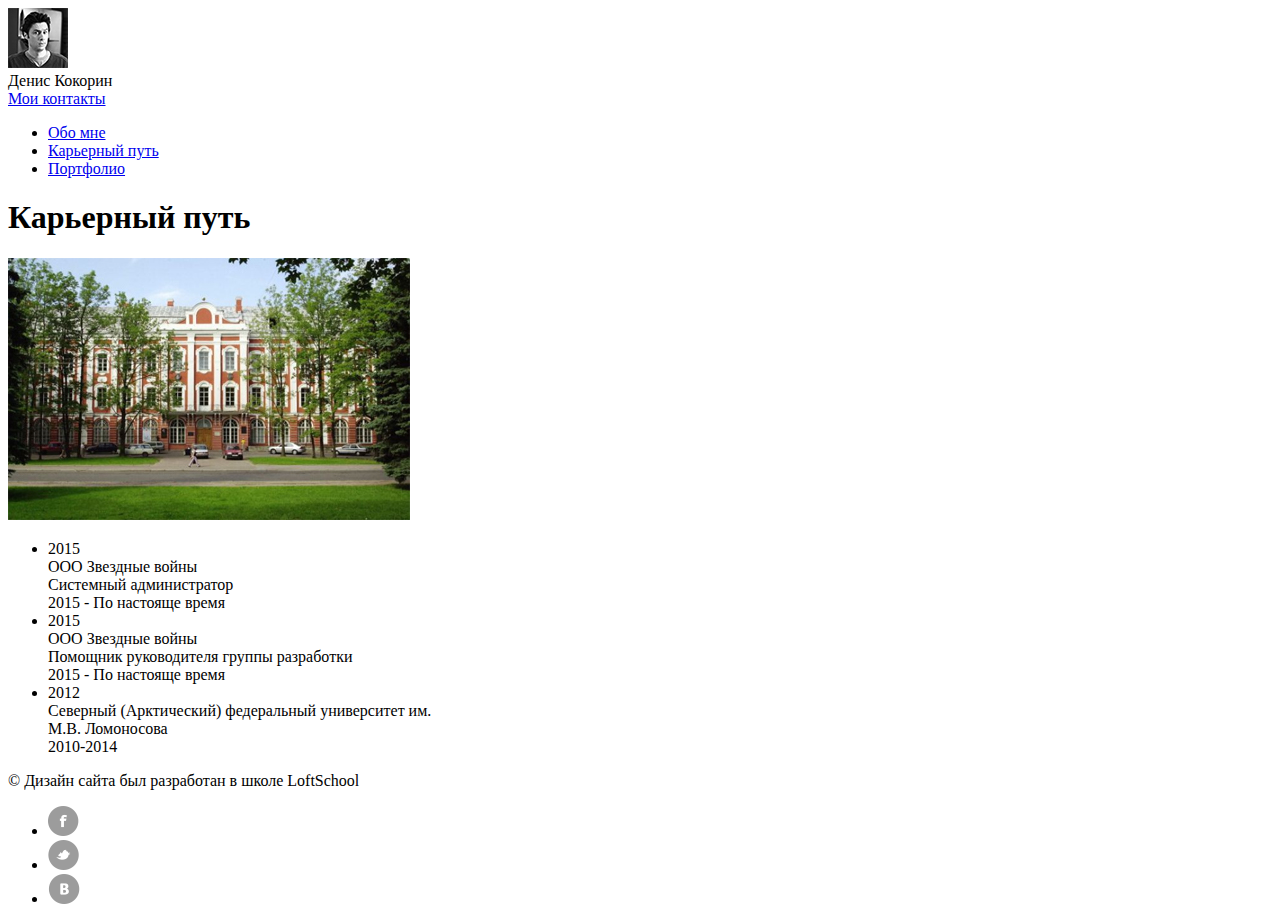
==== career.html @ d982dd04 "first commit" ====
<!DOCTYPE html>
<html lang="en">
<head>
	<meta charset="UTF-8">
	<title>Карьерный путь</title>
</head>
<body>
	<div class="wrapper">
		<header>
			<div class="container">
				<div class="header_left">
					<div>
						<div>
							<img src="images/content/about_smallAvatar.jpg" alt="Logotip_1">
						</div>
						<div>
							Денис Кокорин
						</div>
					</div>
				</div>
				<div class="header_right">
					<a href="#">Мои контакты</a>
				</div>
			</div>
		</header>
		<section>
			<div class="container">
				<aside>
					<nav>
						<ul>
							<li><a href="index.html">Обо мне</a></li>
							<li><a href="#">Карьерный путь</a></li>
							<li><a href="portfolio.html">Портфолио</a></li>
						</ul>
					</nav>
				</aside>
				<main>
					<div class="career">
						<div>
							<h1>Карьерный путь</h1>
						</div>
						<div>
							<div>
								<img src="images/content/career.jpg" alt="Career">
							</div>
						</div>
						<div>
							<ul>
								<li>
									<span>2015</span>
									<div>ООО Звездные войны</div>
									<div>Системный администратор</div>
									<div>2015 - По настояще время</div>
								</li>
								<li>
									<span>2015</span>
									<div>ООО Звездные войны</div>
									<div>Помощник руководителя группы разработки </div>
									<div>2015 - По настояще время</div>
								</li>
								<li>
									<span>2012</span>
									<div>Северный (Арктический) федеральный университет им.</div>
									<div>М.В. Ломоносова</div>
									<div>2010-2014</div>
								</li>
							</ul>						
						</div>
					</div>
				</main>
			</div>
		</section>
	</div>
	<footer>
		<div class="container">
			<div>
				<div>&copy; Дизайн сайта был разработан в школе LoftSchool</div>
			</div>
			<div>
				<ul>
					<li><a href="#"><img src="images/icons/facebook.png" alt="Facebook_icon"></a></li>
					<li><a href="#"><img src="images/icons/Twitter.png" alt="Twitter_icon"></a></li>
					<li><a href="#"><img src="images/icons/vk.png" alt="Vk_icon"></a></li>
				</ul>
			</div>
		</div>
	</footer>	
</body>
</html>
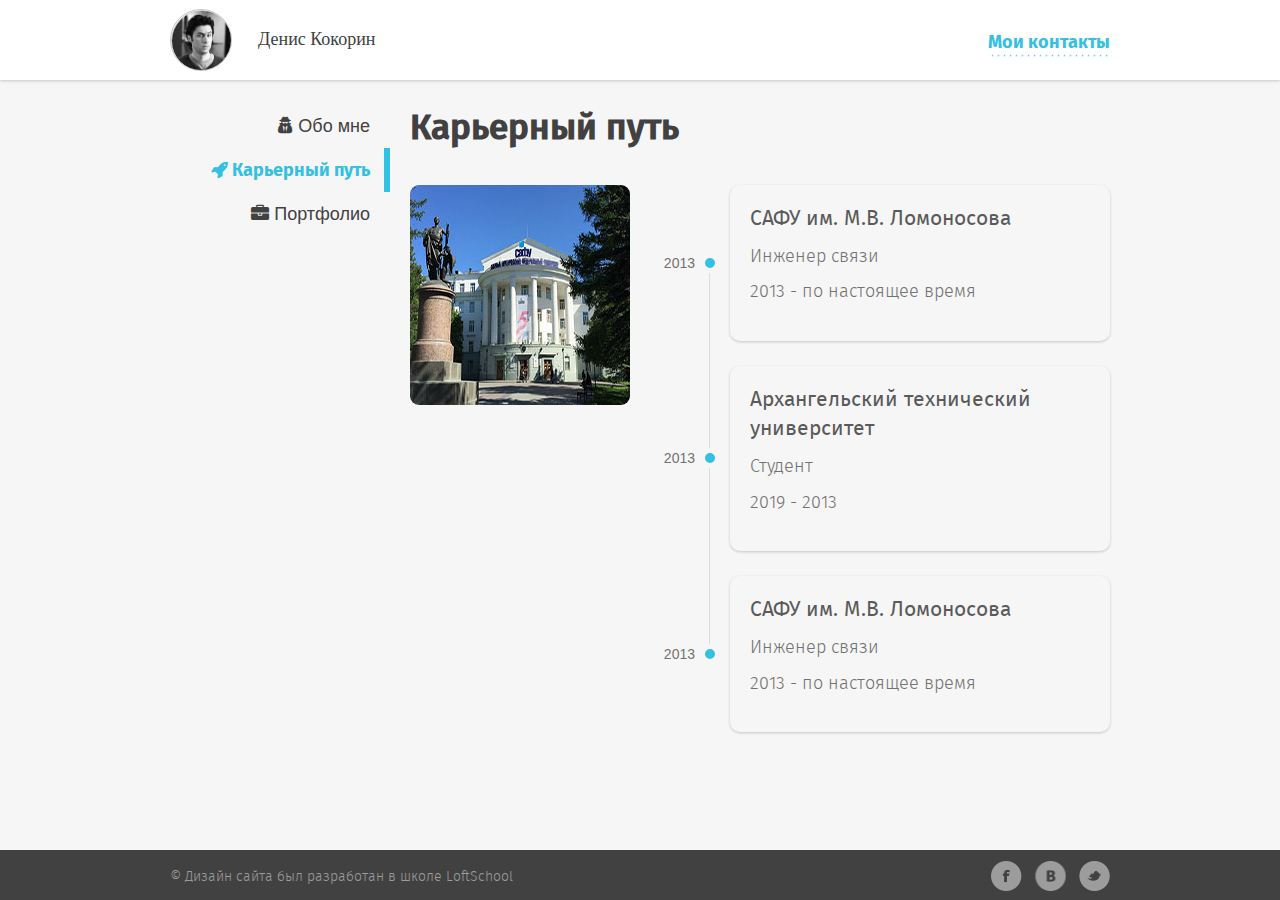
==== commit f7c5aad3: "Vesrtka saita" ====
--- a/career.html
+++ b/career.html
@@ -3,84 +3,151 @@
 <head>
 	<meta charset="UTF-8">
 	<title>Карьерный путь</title>
+	<link rel="stylesheet" href="css/fonts.css">
+	<link rel="stylesheet" href="css/font-awesome.css">
+	<link rel="stylesheet" href="css/normalize.css">
+	<link rel="stylesheet" href="css/style.css">
+	<link rel="stylesheet" href="css/header.css">
+	<link rel="stylesheet" href="css/content.css">
+	<link rel="stylesheet" href="css/menu.css">
+	<link rel="stylesheet" href="css/about.css">
+	<link rel="stylesheet" href="css/footer.css">
+	<link rel="stylesheet" href="css/career.css">
 </head>
 <body>
 	<div class="wrapper">
-		<header>
-			<div class="container">
+<!-- Header  -->
+
+		<header class="header">
+			<div class="container clearfix">
 				<div class="header_left">
-					<div>
-						<div>
-							<img src="images/content/about_smallAvatar.jpg" alt="Logotip_1">
+					<div class="user">
+						<div class="user_photo">
+							<img src="images/content/avatar.jpg" alt="Logotip_1" class="user_photo">
 						</div>
-						<div>
+						<div class="user_name">
 							Денис Кокорин
 						</div>
 					</div>
 				</div>
 				<div class="header_right">
-					<a href="#">Мои контакты</a>
+					<a class="contacts" href="#">Мои контакты</a>
 				</div>
 			</div>
 		</header>
-		<section>
-			<div class="container">
-				<aside>
-					<nav>
-						<ul>
-							<li><a href="index.html">Обо мне</a></li>
-							<li><a href="#">Карьерный путь</a></li>
-							<li><a href="portfolio.html">Портфолио</a></li>
+
+		<!-- Content  -->
+		<section class="content">
+			<div class="container clearfix">
+
+			<!-- Sidebar  -->
+				<aside class="sidebar">
+					<nav class="menu">
+						<ul class="menu_items">
+							<li class="menu__item">
+								<a class="menu__link" href="index.html">
+									<span class="menu_icon"><i class="fa fa-user-secret" aria-hidden="true"></i></span>
+									<span class="menu_title">Обо мне</span>
+								</a>
+							</li>
+							<li class="menu__item menu__item_active">
+								<a class="menu__link" href="#">
+									<span class="menu_icon"><i class="fa fa-rocket" aria-hidden="true"></i></span>
+									<span class="menu_title">Карьерный путь</span>
+								</a>
+							</li>
+							<li class="menu__item">
+								<a class="menu__link" href="portfolio.html">
+									<span class="menu_icon"><i class="fa fa-briefcase" aria-hidden="true"></i></span>
+									<span class="menu_title">Портфолио</span>
+								</a>
+							</li>
 						</ul>
 					</nav>
 				</aside>
-				<main>
-					<div class="career">
-						<div>
-							<h1>Карьерный путь</h1>
-						</div>
-						<div>
-							<div>
-								<img src="images/content/career.jpg" alt="Career">
+
+			<!-- Page content  -->
+				<main class="page_content">
+					<h1 class="title">Карьерный путь</h1>
+					<div class="career clearfix">
+						<div class="career_left">
+							<div class="career_img">
+								<img src="images/content/career_safu.jpg" alt="Карьера" 
+								class="career_img_1">
 							</div>
 						</div>
-						<div>
-							<ul>
-								<li>
-									<span>2015</span>
-									<div>ООО Звездные войны</div>
-									<div>Системный администратор</div>
-									<div>2015 - По настояще время</div>
+						<div class="career_right">
+							<ul class="career_list">	
+								<li class="career_item">
+									<div class="career_title">
+										САФУ им. М.В. Ломоносова
+									</div>
+									<div class="career_profession">
+										Инженер связи
+									</div>
+									<div class="career_time">
+										2013 - по настоящее время
+									</div>
+									<div class="career_year">
+										2013
+									</div>
 								</li>
-								<li>
-									<span>2015</span>
-									<div>ООО Звездные войны</div>
-									<div>Помощник руководителя группы разработки </div>
-									<div>2015 - По настояще время</div>
+								<li class="career_item">
+									<div class="career_title">
+										Архангельский технический университет
+									</div>
+									<div class="career_profession">
+									Студент
+									</div>
+									<div class="career_time">
+										2019 - 2013
+									</div>
+									<div class="career_year">
+										2013
+									</div>
 								</li>
-								<li>
-									<span>2012</span>
-									<div>Северный (Арктический) федеральный университет им.</div>
-									<div>М.В. Ломоносова</div>
-									<div>2010-2014</div>
+								<li class="career_item">
+									<div class="career_title">
+										САФУ им. М.В. Ломоносова
+									</div>
+									<div class="career_profession">
+										Инженер связи
+									</div>
+									<div class="career_time">
+										2013 - по настоящее время
+									</div>
+									<div class="career_year">
+										2013
+									</div>
 								</li>
-							</ul>						
+							</ul>
 						</div>
 					</div>
 				</main>
 			</div>
 		</section>
 	</div>
-	<footer>
-		<div class="container">
-			<div>
-				<div>&copy; Дизайн сайта был разработан в школе LoftSchool</div>
+	<footer class="footer">
+		<div class="container clearfix">
+			<div class="footer_left">
+				<div class="copyright">
+					&copy; Дизайн сайта был разработан в школе LoftSchool
+				</div>
 			</div>
-			<div>
-				<ul>
-					<li><a href="#"><img src="images/icons/facebook.png" alt="Facebook_icon"></a></li>
-					<li><a href="#"><img src="images/icons/Twitter.png" alt="Twitter_icon"></a></li>
-					<li><a href="#"><img src="images/icons/vk.png" alt="Vk_icon"></a></li>
+			<div class="footer_right">
+				<ul class="social_items">
+					<li class="social_item">
+						<a href="#" class="social_link social_link_fb">
+						</a>
+					</li>
+					<li class="social_item">
+						<a href="#" class="social_link social_link_vk">
+						</a>
+					</li>
+					<li class="social_item">
+						<a href="#" class="social_link social_link_tw">
+						</a>
+					</li>
 				</ul>
 			</div>
 		</div>
--- a/css/fonts.css
+++ b/css/fonts.css
@@ -0,0 +1,48 @@
+/* Generated by Font Squirrel (https://www.fontsquirrel.com) on February 16, 2017 */
+
+
+
+@font-face {
+    font-family: 'fira_sansbold';
+    src: url('../fonts/firasans-bold-webfont.woff2') format('woff2'),
+         url('../fonts/firasans-bold-webfont.woff') format('woff');
+    font-weight: normal;
+    font-style: normal;
+
+}
+
+
+
+
+@font-face {
+    font-family: 'fira_sanslight';
+    src: url('../fonts/firasans-light-webfont.woff2') format('woff2'),
+         url('../fonts/firasans-light-webfont.woff') format('woff');
+    font-weight: normal;
+    font-style: normal;
+
+}
+
+
+
+
+@font-face {
+    font-family: 'fira_sansmedium';
+    src: url('../fonts/firasans-medium-webfont.woff2') format('woff2'),
+         url('../fonts/firasans-medium-webfont.woff') format('woff');
+    font-weight: normal;
+    font-style: normal;
+
+}
+
+
+
+
+@font-face {
+    font-family: 'fira_sansregular';
+    src: url('../fonts/firasans-regular-webfont.woff2') format('woff2'),
+         url('../fonts/firasans-regular-webfont.woff') format('woff');
+    font-weight: normal;
+    font-style: normal;
+
+}--- a/css/style.css
+++ b/css/style.css
@@ -0,0 +1,53 @@
+@import "font-awesome.css";
+@import "fonts.css";
+@import "normalize.css";
+
+html, body{
+	height: 100%;
+}
+
+body{
+	font-size: 18px;
+	line-height: 1.42;
+	color: #646464;
+	background: #f6f6f6;
+	margin: 0;
+}
+
+.wrapper {
+	min-height: 100%;
+	overflow: hidden;
+	position: relative;
+	min-width: 960px;
+}
+
+.wrapper:after{
+	content: "";
+	height: 50px;
+	display: block;
+}
+
+footer{
+	background: #414141;
+	height: 50px;
+	position: relative;
+	width: 100%;
+	min-width: 960px;
+	margin-top: -50px;
+}
+
+	.container{
+		width: 960px;
+		margin: 0 auto;
+		max-width: 940px;
+	}
+
+	.menu_items{
+		list-style: none;
+	}
+
+	.clearfix:after, .clearfix:before{
+		content: "";
+		display: block;
+		clear: both;
+	}
--- a/css/header.css
+++ b/css/header.css
@@ -0,0 +1,50 @@
+/* Header start */
+.header{
+	background-color: #fff;
+	box-shadow: 0px 1px 3px 0px rgba(0,0,0,0.2);
+	padding-bottom: 9px;
+	margin-bottom: 25px;
+	}
+
+	.header_left, .header_right{
+		float: left;
+		width: 50%;
+	}
+
+	.header_left{
+		padding-top: 9px;
+	}
+	.header_right{
+		text-align: right;
+		padding-top: 30px;
+	}
+	
+	.user_photo{
+		width: 60px;
+		height: 60px;
+		border: 1px solid #c5c5c5;
+		border-radius: 50%;
+		overflow: hidden;
+		display: inline-block;
+		vertical-align: middle;
+	}
+
+	.user_name{
+		display: inline-block;
+		vertical-align: middle;
+		font-family: "Fira Sans";	
+		font-size: 18px;
+		color: #414141;
+		margin-left: 21px;
+		max-width: 235px;
+		box-sizing: border-box;
+	}
+
+.contacts{
+	font-family: "fira_sansbold";
+	color: #33c1e3;
+	text-decoration: none;
+	padding-bottom: 1px;
+	background: url('../images/decor/dotted-border.png') 0 bottom repeat-x;
+
+/* Header end */--- a/css/content.css
+++ b/css/content.css
@@ -0,0 +1,12 @@
+.sidebar, .page_content{
+	float: left;
+}
+
+.sidebar{
+	width: 220px;
+}
+
+.page_content{
+	margin-left: 20px;
+	width: 700px;
+}
--- a/css/menu.css
+++ b/css/menu.css
@@ -0,0 +1,29 @@
+.menu_items{
+	padding: 0;
+	margin: 0;
+}
+
+.menu__link{
+	display: block;
+	padding: 9px 14px 8px 0;
+	text-align: right;
+	text-decoration: none;
+	color: #414141;
+	border-right: 6px solid transparent;
+}
+
+.menu__link:hover{
+	color: #33c1e3;
+}
+
+
+.menu_icon, .menu_title{
+	display: inline-block;
+	vertical-align: middle;
+}
+
+.menu__item_active .menu__link{
+	border-color: #33c1e3;
+	font-family: "fira_sansbold";
+	color: #33c1e3;
+}--- a/css/about.css
+++ b/css/about.css
@@ -0,0 +1,73 @@
+.about_img{
+	width: 220px;
+	height: 220px;
+	border-radius: 50%;
+	overflow: hidden;
+	border: 5px solid #fff;
+	display: inline-block;
+
+}
+
+.about_img_item{
+	display: block;
+}
+
+.about_left, .about_right{
+	float: left;
+}
+
+.about_left{
+	width: 320px;
+	text-align: center;
+}
+
+.about_right{
+	width: 380px;
+}
+
+.title{
+	font-family: "fira_sansmedium";	
+	font-size: 35px;
+	color: #414141;
+	margin-bottom: 30px;
+	margin-top: 0;
+}
+
+.about_description{
+	height: 300px;
+	overflow: auto;
+	margin-bottom: 40px;
+}
+
+.text_block p {
+	font-family: "fira_sanslight";
+	margin-top: 0;
+
+}
+
+.download{
+	text-align: right;
+}
+
+.btn{
+	padding: 7px 13px;
+	border: 2px solid #e85f61;
+	border-radius: 30px;
+	text-decoration: none;
+	font-size: 14px;
+	font-family: "fira_sansbold";
+	color: #e85f61;
+}
+
+.btn_icon, .btn_text{
+	display: inline-block;
+	vertical-align: middle;
+}
+.btn_icon{
+	padding-right: 5px;
+}
+
+.btn:hover{
+	background: #e85f61;
+	color: #fff;
+}--- a/css/footer.css
+++ b/css/footer.css
@@ -0,0 +1,59 @@
+.footer_left, .footer_right{
+	float: left;
+	width: 50%;
+}
+
+.footer_left{
+	padding-top: 18px;
+}
+
+.footer_right{
+	text-align: right;
+}
+.copyright{
+	font-size: 14px;
+	font-family: "fira_sanslight";
+	color: #9c9c9c;
+}
+
+.social_items{
+	margin:  0;
+	padding: 0;
+}
+
+.social_item{
+	display: inline-block;
+	vertical-align: middle;
+	margin: 10px 0 9px 8px;
+}
+
+.social_link{
+	width: 31px;
+	height: 31px;
+	display: block;
+	background: no-repeat center center;
+}
+
+.social_link_fb{
+	background-image: url('../images/icons/facebook.png');
+}
+
+.social_link_fb:hover{
+	background-image: url('../images/icons/facebook_2.png');
+}
+
+.social_link_tw{
+	background-image: url('../images/icons/Twitter.png');
+}
+
+.social_link_tw:hover{
+	background-image: url('../images/icons/Twitter_2.png');
+}
+
+.social_link_vk{
+	background-image: url('../images/icons/vk.png');
+}
+
+.social_link_vk:hover{
+	background-image: url('../images/icons/vk_2.png');
+}
--- a/css/career.css
+++ b/css/career.css
@@ -0,0 +1,137 @@
+.career_left{
+	float: left;
+	width: 220px;
+}
+
+.career_right{
+	float: right;
+	width: 455px;
+}
+
+.career_img{
+	overflow: hidden;
+	border-radius: 9px;
+
+}
+
+.career_img_1{
+	display: block;
+	max-width: 100%;
+}
+
+.career_list{
+	text-align: right;
+	margin: 0;
+	padding-left: 70px;
+}
+
+.career_item{
+	border-radius: 10px;
+	border-color: #ffffff;
+	width: 380px;
+	box-shadow: 0px 1px 3px 0px rgba(0, 0, 0, 0.2);
+	box-sizing: border-box;
+	padding: 20px;
+	display: inline-block;
+	text-align: left;
+	position: relative;
+	margin-bottom: 25px;
+}
+
+.career_item:after, .career_item:before{
+	content: "";
+	display: block;
+	width: 1px;
+	background: #dddddd;
+	position: absolute;
+	right: 100%;
+	margin-right: 20px;
+}
+
+.career_item:first-child:before{
+	display: none;
+}
+
+.career_item:last-child:after{
+	display: none;
+}
+
+.career_item:before{
+	top: 0;
+	bottom: 50%;
+}
+
+.career_item:after{
+	top: 50%;
+	bottom: -25px;
+}
+
+.career_item:hover{
+	background: #33c1e3;
+}
+
+.career_item:hover .career_title{
+	color: #fff;
+}
+
+.career_item:hover .career_profession, .career_item:hover .career_time{
+	color: #fff;
+}
+
+.career_item:hover .career_year{
+	font-family: "fira_sansbold";
+	color: #33c1e3;
+}
+
+.career_item:hover .career_year:after{
+	border-color: #94e0f2;
+}
+
+
+
+.career_title{
+	font-size: 21px;
+	color: #5a5a5a;
+	margin-bottom: 10px;
+	font-family: "fira_sansregular";
+}
+
+.career_profession{
+	font-size: 18px;
+	color: #727272;
+	margin-bottom: 10px;
+	font-family: "fira_sanslight";
+}
+
+.career_time{
+	font-size: 18px;
+	color: #727272;
+	margin-bottom: 15px;
+	font-family: "fira_sanslight";
+}
+
+.career_year{
+	position: absolute;
+	right: 100%;
+	top: 50%;
+	margin-top: -14px;
+	margin-right: 35px;
+	font-size: 14px;
+	color: #727272;
+	line-height: 28px;
+	z-index: 10;
+}
+
+.career_year:after{
+	content: "";
+	display: block;
+	width: 10px;
+	height: 10px;
+	background: #33c1e3;
+	border-radius: 50%;
+	position: absolute;
+	right: -25px;
+	top: 50%;
+	margin-top: -10px;
+	border: 5px solid #f6f6f6;
+}
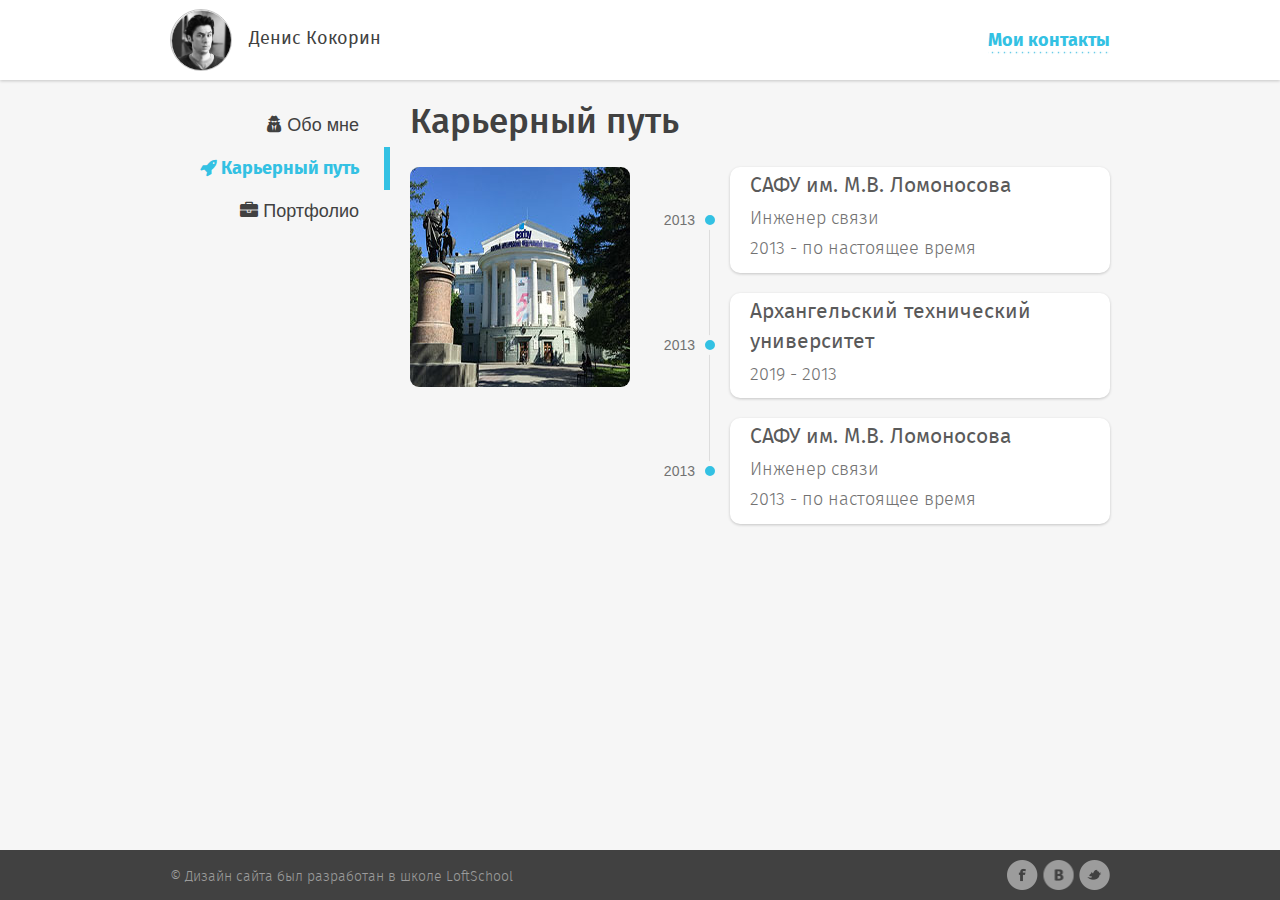
==== commit 728b7e21: "Verstka2" ====
--- a/career.html
+++ b/career.html
@@ -68,7 +68,7 @@
 
 			<!-- Page content  -->
 				<main class="page_content">
-					<h1 class="title">Карьерный путь</h1>
+					<h1 class="content_career_title">Карьерный путь</h1>
 					<div class="career clearfix">
 						<div class="career_left">
 							<div class="career_img">
@@ -79,45 +79,50 @@
 						<div class="career_right">
 							<ul class="career_list">	
 								<li class="career_item">
-									<div class="career_title">
-										САФУ им. М.В. Ломоносова
-									</div>
-									<div class="career_profession">
-										Инженер связи
-									</div>
-									<div class="career_time">
-										2013 - по настоящее время
-									</div>
-									<div class="career_year">
-										2013
+									<div class="career_block">
+										<div class="career_title">
+											САФУ им. М.В. Ломоносова
+										</div>
+										<div class="career_profession">
+											Инженер связи
+										</div>
+										<div class="career_time">
+											2013 - по настоящее время
+										</div>
+										<div class="career_year">
+											2013
+										</div>
 									</div>
 								</li>
 								<li class="career_item">
-									<div class="career_title">
-										Архангельский технический университет
-									</div>
-									<div class="career_profession">
-									Студент
-									</div>
-									<div class="career_time">
-										2019 - 2013
-									</div>
-									<div class="career_year">
-										2013
+									<div class="career_block">
+										<div class="career_title">
+											Архангельский технический университет
+										</div>
+										<div class="career_profession">
+										</div>
+										<div class="career_time">
+											2019 - 2013
+										</div>
+										<div class="career_year">
+											2013
+										</div>
 									</div>
 								</li>
 								<li class="career_item">
-									<div class="career_title">
-										САФУ им. М.В. Ломоносова
-									</div>
-									<div class="career_profession">
-										Инженер связи
-									</div>
-									<div class="career_time">
-										2013 - по настоящее время
-									</div>
-									<div class="career_year">
-										2013
+									<div class="career_block">
+										<div class="career_title">
+											САФУ им. М.В. Ломоносова
+										</div>
+										<div class="career_profession">
+											Инженер связи
+										</div>
+										<div class="career_time">
+											2013 - по настоящее время
+										</div>
+										<div class="career_year">
+											2013
+										</div>
 									</div>
 								</li>
 							</ul>
--- a/css/fonts.css
+++ b/css/fonts.css
@@ -6,7 +6,7 @@
     font-family: 'fira_sansbold';
     src: url('../fonts/firasans-bold-webfont.woff2') format('woff2'),
          url('../fonts/firasans-bold-webfont.woff') format('woff');
-    font-weight: normal;
+    font-weight: 600;
     font-style: normal;
 
 }
@@ -18,7 +18,7 @@
     font-family: 'fira_sanslight';
     src: url('../fonts/firasans-light-webfont.woff2') format('woff2'),
          url('../fonts/firasans-light-webfont.woff') format('woff');
-    font-weight: normal;
+    font-weight: 300;
     font-style: normal;
 
 }
@@ -30,7 +30,7 @@
     font-family: 'fira_sansmedium';
     src: url('../fonts/firasans-medium-webfont.woff2') format('woff2'),
          url('../fonts/firasans-medium-webfont.woff') format('woff');
-    font-weight: normal;
+    font-weight: 500;
     font-style: normal;
 
 }
@@ -42,7 +42,7 @@
     font-family: 'fira_sansregular';
     src: url('../fonts/firasans-regular-webfont.woff2') format('woff2'),
          url('../fonts/firasans-regular-webfont.woff') format('woff');
-    font-weight: normal;
+    font-weight: 400;
     font-style: normal;
 
 }--- a/css/style.css
+++ b/css/style.css
@@ -18,7 +18,7 @@
 	min-height: 100%;
 	overflow: hidden;
 	position: relative;
-	min-width: 960px;
+	min-width: 940px;
 }
 
 .wrapper:after{
@@ -32,12 +32,12 @@
 	height: 50px;
 	position: relative;
 	width: 100%;
-	min-width: 960px;
+	min-width: 940px;
 	margin-top: -50px;
 }
 
 	.container{
-		width: 960px;
+		width: 940px;
 		margin: 0 auto;
 		max-width: 940px;
 	}
--- a/css/header.css
+++ b/css/header.css
@@ -16,7 +16,7 @@
 	}
 	.header_right{
 		text-align: right;
-		padding-top: 30px;
+		padding-top: 28px;
 	}
 	
 	.user_photo{
@@ -32,10 +32,10 @@
 	.user_name{
 		display: inline-block;
 		vertical-align: middle;
-		font-family: "Fira Sans";	
+		font-family: "fira_sansregular";	
 		font-size: 18px;
 		color: #414141;
-		margin-left: 21px;
+		margin-left: 12px;
 		max-width: 235px;
 		box-sizing: border-box;
 	}
@@ -44,7 +44,6 @@
 	font-family: "fira_sansbold";
 	color: #33c1e3;
 	text-decoration: none;
-	padding-bottom: 1px;
 	background: url('../images/decor/dotted-border.png') 0 bottom repeat-x;
 
 /* Header end */--- a/css/menu.css
+++ b/css/menu.css
@@ -5,7 +5,7 @@
 
 .menu__link{
 	display: block;
-	padding: 9px 14px 8px 0;
+	padding: 8px 25px 8px 0;
 	text-align: right;
 	text-decoration: none;
 	color: #414141;
--- a/css/about.css
+++ b/css/about.css
@@ -5,7 +5,7 @@
 	overflow: hidden;
 	border: 5px solid #fff;
 	display: inline-block;
-
+	margin-right: 17px;
 }
 
 .about_img_item{
@@ -29,14 +29,14 @@
 	font-family: "fira_sansmedium";	
 	font-size: 35px;
 	color: #414141;
-	margin-bottom: 30px;
-	margin-top: 0;
+	margin-bottom: 8px;
+	margin-top: -3px;
 }
 
 .about_description{
-	height: 300px;
+	height: 335px;
 	overflow: auto;
-	margin-bottom: 40px;
+	margin-bottom: 48px;
 }
 
 .text_block p {
@@ -50,13 +50,14 @@
 }
 
 .btn{
-	padding: 7px 13px;
+	padding: 7px 16px;
 	border: 2px solid #e85f61;
 	border-radius: 30px;
 	text-decoration: none;
-	font-size: 14px;
+	font-size: 15px;
 	font-family: "fira_sansbold";
 	color: #e85f61;
+	margin: 2px 2px;
 }
 
 .btn_icon, .btn_text{
--- a/css/footer.css
+++ b/css/footer.css
@@ -24,12 +24,12 @@
 .social_item{
 	display: inline-block;
 	vertical-align: middle;
-	margin: 10px 0 9px 8px;
+	margin: 10px 0px 9px 0px;
 }
 
 .social_link{
 	width: 31px;
-	height: 31px;
+	height: 30px;
 	display: block;
 	background: no-repeat center center;
 }
--- a/css/career.css
+++ b/css/career.css
@@ -8,10 +8,19 @@
 	width: 455px;
 }
 
+.content_career_title{
+	font-family: "fira_sansmedium";
+	font-size: 35px;
+	color: #414141;
+	line-height: 43px;
+	margin: -3px 0;
+	font-weight: normal;
+}
+
 .career_img{
 	overflow: hidden;
 	border-radius: 9px;
-
+	margin-top: 25px;
 }
 
 .career_img_1{
@@ -22,23 +31,28 @@
 .career_list{
 	text-align: right;
 	margin: 0;
-	padding-left: 70px;
+	margin-top: 25px;
+	list-style-type: none;
 }
 
 .career_item{
+	padding-left: 30px;
+}
+
+.career_block{
 	border-radius: 10px;
-	border-color: #ffffff;
+	background-color: #ffffff;
 	width: 380px;
 	box-shadow: 0px 1px 3px 0px rgba(0, 0, 0, 0.2);
 	box-sizing: border-box;
-	padding: 20px;
+	padding: 5px 20px;
 	display: inline-block;
 	text-align: left;
 	position: relative;
-	margin-bottom: 25px;
+	margin-bottom: 20px;
 }
 
-.career_item:after, .career_item:before{
+.career_block:after, .career_block:before{
 	content: "";
 	display: block;
 	width: 1px;
@@ -48,25 +62,25 @@
 	margin-right: 20px;
 }
 
-.career_item:first-child:before{
+.career_item:first-child .career_block:before{
 	display: none;
 }
 
-.career_item:last-child:after{
+.career_item:last-child .career_block:after{
 	display: none;
 }
 
-.career_item:before{
+.career_block:before{
 	top: 0;
 	bottom: 50%;
 }
 
-.career_item:after{
+.career_block:after{
 	top: 50%;
 	bottom: -25px;
 }
 
-.career_item:hover{
+.career_item:hover .career_block{
 	background: #33c1e3;
 }
 
@@ -92,21 +106,21 @@
 .career_title{
 	font-size: 21px;
 	color: #5a5a5a;
-	margin-bottom: 10px;
+	margin-bottom: 5px;
 	font-family: "fira_sansregular";
 }
 
 .career_profession{
 	font-size: 18px;
 	color: #727272;
-	margin-bottom: 10px;
+	margin-bottom: 5px;
 	font-family: "fira_sanslight";
 }
 
 .career_time{
 	font-size: 18px;
 	color: #727272;
-	margin-bottom: 15px;
+	margin-bottom: 5px;
 	font-family: "fira_sanslight";
 }
 
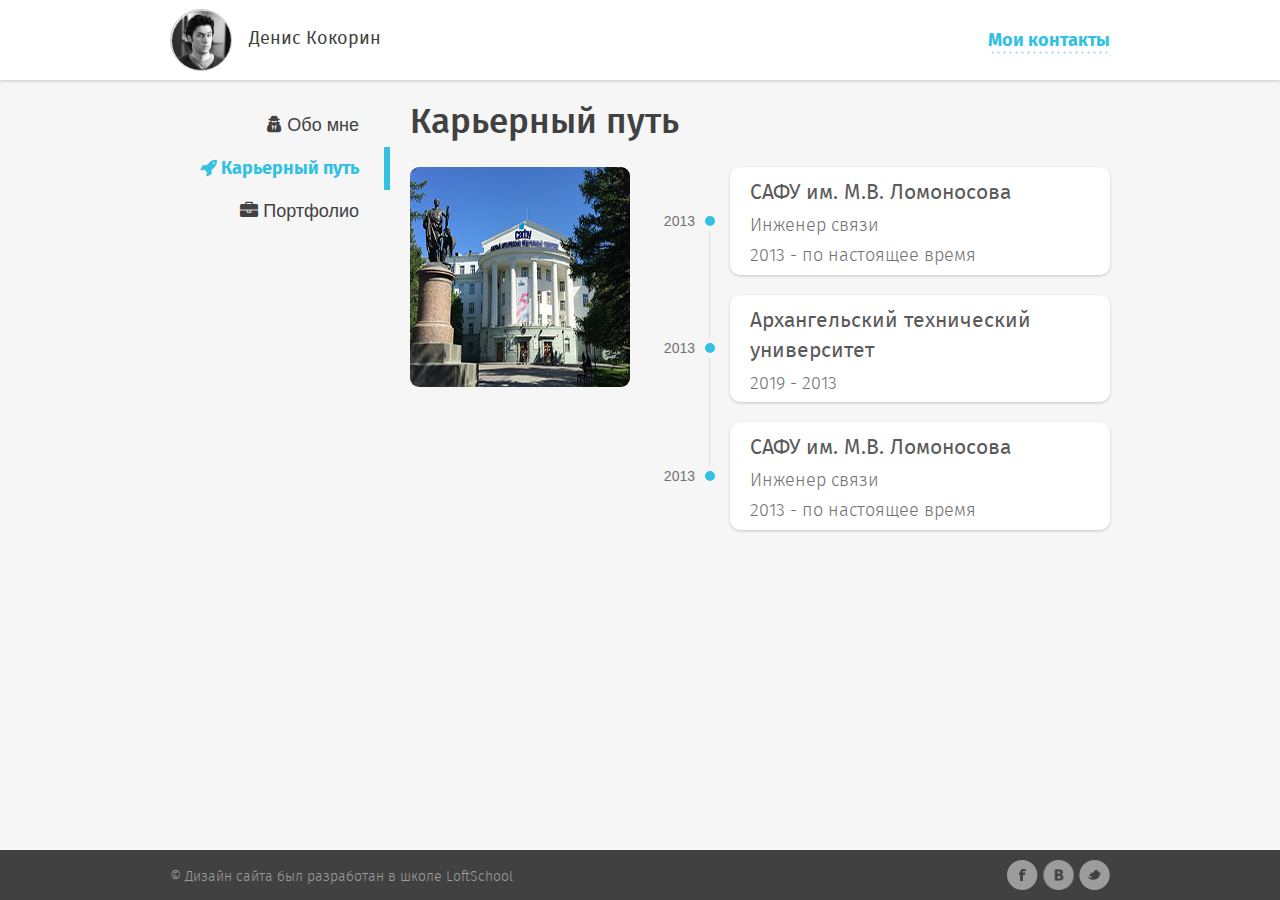
==== commit 1ecf640f: "portfolio" ====
--- a/career.html
+++ b/career.html
@@ -12,6 +12,7 @@
 	<link rel="stylesheet" href="css/menu.css">
 	<link rel="stylesheet" href="css/about.css">
 	<link rel="stylesheet" href="css/footer.css">
+	
 	<link rel="stylesheet" href="css/career.css">
 </head>
 <body>
--- a/css/career.css
+++ b/css/career.css
@@ -45,7 +45,7 @@
 	width: 380px;
 	box-shadow: 0px 1px 3px 0px rgba(0, 0, 0, 0.2);
 	box-sizing: border-box;
-	padding: 5px 20px;
+	padding: 12px 20px 0px 20px;
 	display: inline-block;
 	text-align: left;
 	position: relative;
